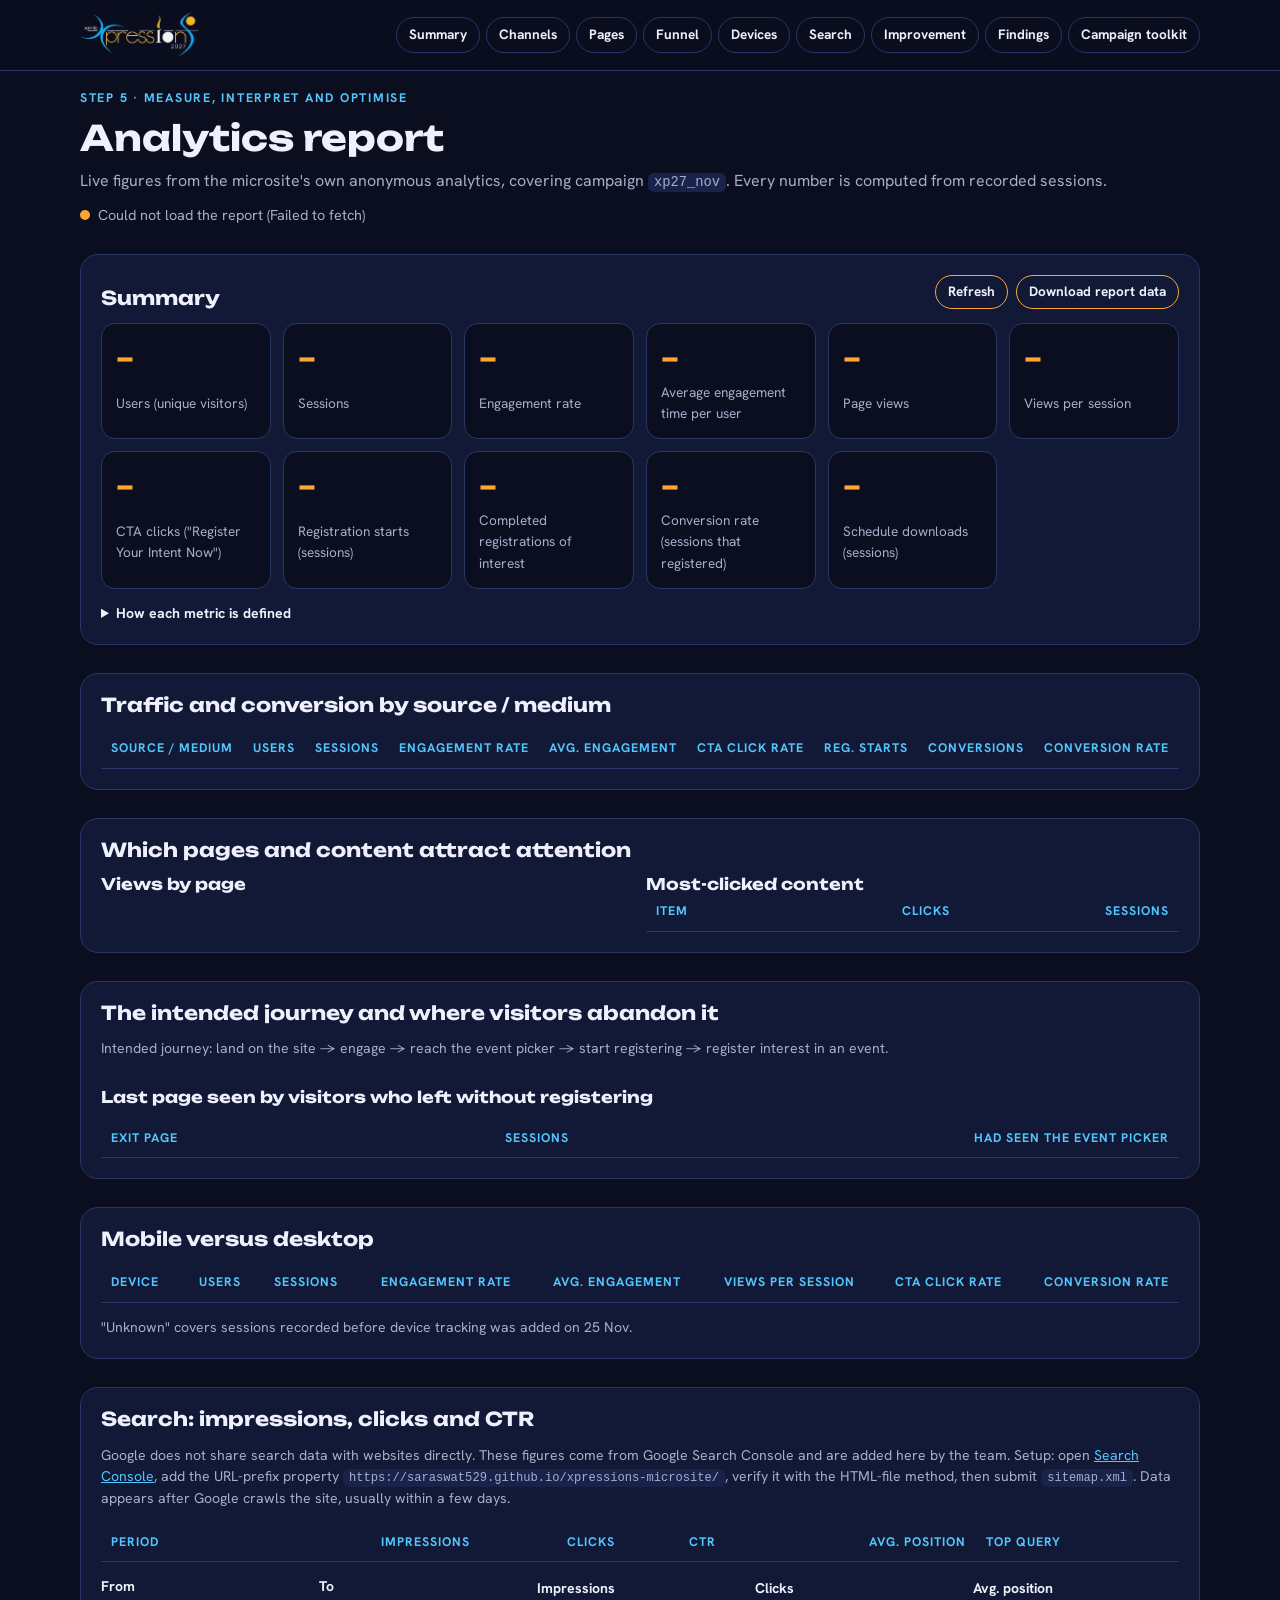
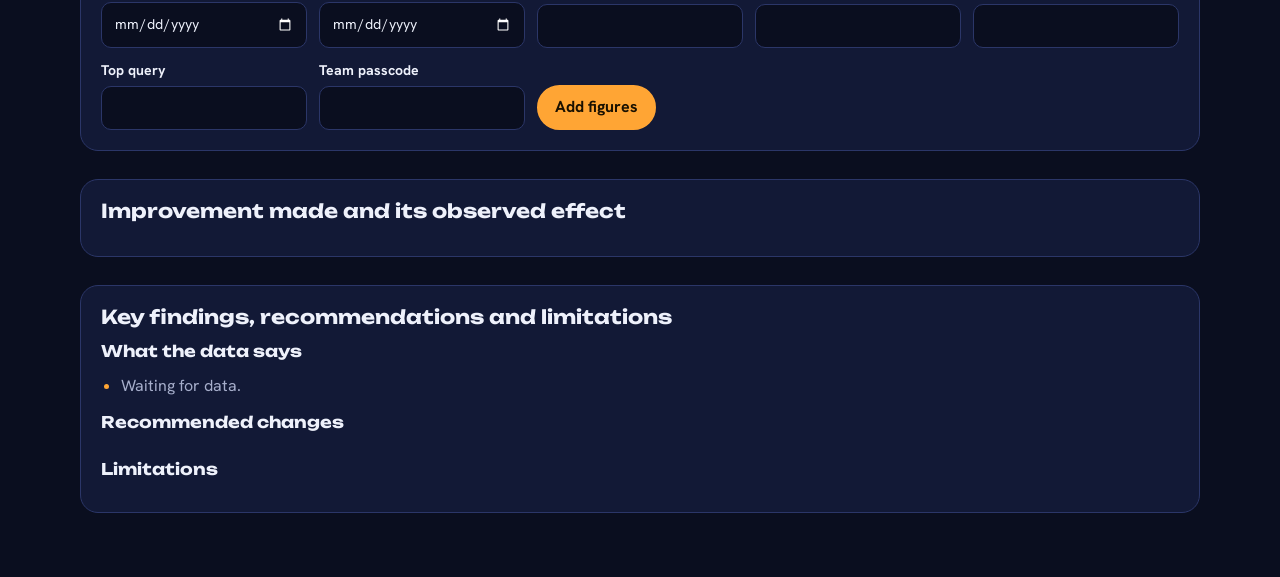
==== analytics.html @ 73c7e768 "Step 5 analytics: engagement, devices, funnel, report page, first improvement - Track device, engage" ====
<!doctype html>
<html lang="en">
<head>
<meta charset="utf-8">
<meta name="viewport" content="width=device-width,initial-scale=1">
<meta name="robots" content="noindex">
<title>Xpressions'27 Analytics Report</title>
<link rel="icon" type="image/png" sizes="32x32" href="img/favicon-32.png">
<link rel="apple-touch-icon" href="img/apple-touch-icon.png">
<link rel="preconnect" href="https://fonts.googleapis.com">
<link rel="preconnect" href="https://fonts.gstatic.com" crossorigin>
<link href="https://fonts.googleapis.com/css2?family=Unbounded:wght@500;700&family=Hanken+Grotesk:wght@400;500;700&display=swap" rel="stylesheet">
<link rel="stylesheet" href="css/report.css?v=20261125">
</head>
<body>
<div class="top">
  <div class="top-in">
    <a href="index.html" aria-label="Back to the Xpressions'27 site"><img src="img/logo-xpressions-27.jpg" width="497" height="191" alt="ximb Xpressions 2027"></a>
    <nav class="toc" aria-label="Sections">
      <a href="#summary">Summary</a><a href="#channels">Channels</a><a href="#pages">Pages</a><a href="#funnel">Funnel</a><a href="#devices">Devices</a><a href="#search">Search</a><a href="#improvement">Improvement</a><a href="#findings">Findings</a><a href="campaign.html">Campaign toolkit</a>
    </nav>
  </div>
</div>

<div class="wrap">
  <section class="intro">
    <p class="eyebrow">Step 5 · Measure, interpret and optimise</p>
    <h1>Analytics report</h1>
    <p class="muted">Live figures from the microsite's own anonymous analytics, covering campaign <code id="cName"></code>. Every number is computed from recorded sessions. <span id="since"></span></p>
    <p class="status" id="status"><i></i><span>Connecting…</span></p>
    <div class="notice" id="setup" hidden>
      <strong>One-time setup needed</strong>
      <p>The analytics functions are not in the database yet. In Supabase, open <b>SQL Editor</b>, paste the whole of <code>supabase/analytics.sql</code> and click <b>Run</b>. Then reload this page.</p>
    </div>
  </section>

  <section class="panel" id="summary">
    <header><h2>Summary</h2><div class="row"><button class="btn sm" type="button" id="refresh">Refresh</button><button class="btn sm" type="button" id="jsonDl">Download report data</button></div></header>
    <div class="kpis">
      <div class="kpi"><b id="kUsers">–</b><span>Users (unique visitors)</span></div>
      <div class="kpi"><b id="kSessions">–</b><span>Sessions</span></div>
      <div class="kpi"><b id="kEngRate">–</b><span>Engagement rate</span></div>
      <div class="kpi"><b id="kEngTime">–</b><span>Average engagement time per user</span></div>
      <div class="kpi"><b id="kViews">–</b><span>Page views</span></div>
      <div class="kpi"><b id="kVps">–</b><span>Views per session</span></div>
      <div class="kpi"><b id="kCta">–</b><span>CTA clicks ("Register Your Intent Now")</span></div>
      <div class="kpi"><b id="kStarts">–</b><span>Registration starts (sessions)</span></div>
      <div class="kpi"><b id="kDone">–</b><span>Completed registrations of interest</span></div>
      <div class="kpi"><b id="kConv">–</b><span>Conversion rate (sessions that registered)</span></div>
      <div class="kpi"><b id="kDl">–</b><span>Schedule downloads (sessions)</span></div>
    </div>
    <details>
      <summary class="small"><b>How each metric is defined</b></summary>
      <div class="defs" style="margin-top:10px">
        <p><b>User:</b> one browser, identified by a random anonymous ID.</p>
        <p><b>Session:</b> one visit; a new one starts when the browser tab session ends or a tracked link is opened.</p>
        <p><b>Engaged session:</b> lasted 10+ seconds in view, had 2+ page views, registered interest or downloaded the schedule (the GA4 definition).</p>
        <p><b>Engagement rate:</b> engaged sessions ÷ sessions.</p>
        <p><b>Engagement time:</b> seconds the page was actually visible on screen; capped at 30 minutes per session.</p>
        <p><b>Page view:</b> each switch to Home, Highlights, Programme, Competitions, Register or FAQ (the site's pages are routes on one URL).</p>
        <p><b>Registration start:</b> the session reached the event picker (Register or Competitions page) or opened an event's details.</p>
        <p><b>Completed registration:</b> a tap on "Count Me In" (or similar) that was saved. This is interest, not a ticket.</p>
        <p><b>Conversion rate:</b> sessions with at least one completed registration ÷ sessions.</p>
      </div>
    </details>
  </section>

  <section class="panel" id="channels">
    <header><h2>Traffic and conversion by source / medium</h2></header>
    <div class="table-wrap">
      <table>
        <thead><tr><th>Source / medium</th><th class="num">Users</th><th class="num">Sessions</th><th class="num">Engagement rate</th><th class="num">Avg. engagement</th><th class="num">CTA click rate</th><th class="num">Reg. starts</th><th class="num">Conversions</th><th class="num">Conversion rate</th></tr></thead>
        <tbody id="chRows"></tbody>
      </table>
    </div>
  </section>

  <section class="panel" id="pages">
    <header><h2>Which pages and content attract attention</h2></header>
    <div class="split">
      <div>
        <h3>Views by page</h3>
        <div class="days" id="pageBars"></div>
      </div>
      <div>
        <h3>Most-clicked content</h3>
        <div class="table-wrap"><table><thead><tr><th>Item</th><th class="num">Clicks</th><th class="num">Sessions</th></tr></thead><tbody id="contentRows"></tbody></table></div>
      </div>
    </div>
  </section>

  <section class="panel" id="funnel">
    <header><h2>The intended journey and where visitors abandon it</h2></header>
    <p class="muted small">Intended journey: land on the site → engage → reach the event picker → start registering → register interest in an event.</p>
    <div class="funnel" id="funnelSteps"></div>
    <h3>Last page seen by visitors who left without registering</h3>
    <div class="table-wrap"><table><thead><tr><th>Exit page</th><th class="num">Sessions</th><th class="num">Had seen the event picker</th></tr></thead><tbody id="exitRows"></tbody></table></div>
  </section>

  <section class="panel" id="devices">
    <header><h2>Mobile versus desktop</h2></header>
    <div class="table-wrap">
      <table>
        <thead><tr><th>Device</th><th class="num">Users</th><th class="num">Sessions</th><th class="num">Engagement rate</th><th class="num">Avg. engagement</th><th class="num">Views per session</th><th class="num">CTA click rate</th><th class="num">Conversion rate</th></tr></thead>
        <tbody id="devRows"></tbody>
      </table>
    </div>
    <p class="muted small">"Unknown" covers sessions recorded before device tracking was added on 25 Nov.</p>
  </section>

  <section class="panel" id="search">
    <header><h2>Search: impressions, clicks and CTR</h2></header>
    <p class="muted small">Google does not share search data with websites directly. These figures come from Google Search Console and are added here by the team. Setup: open <a href="https://search.google.com/search-console" target="_blank" rel="noopener">Search Console</a>, add the URL-prefix property <code>https://saraswat529.github.io/xpressions-microsite/</code>, verify it with the HTML-file method, then submit <code>sitemap.xml</code>. Data appears after Google crawls the site, usually within a few days.</p>
    <div class="table-wrap"><table><thead><tr><th>Period</th><th class="num">Impressions</th><th class="num">Clicks</th><th class="num">CTR</th><th class="num">Avg. position</th><th>Top query</th></tr></thead><tbody id="searchRows"></tbody></table></div>
    <form class="grid" id="searchForm" novalidate>
      <label>From <input type="date" name="start" required></label>
      <label>To <input type="date" name="end" required></label>
      <label>Impressions <input type="number" name="impr" min="0" required></label>
      <label>Clicks <input type="number" name="clicks" min="0" required></label>
      <label>Avg. position <input type="number" name="pos" min="0" step="0.1"></label>
      <label>Top query <input name="query" maxlength="120"></label>
      <label>Team passcode <input type="password" name="passcode" autocomplete="off" required></label>
      <div class="row"><button class="btn primary" type="submit">Add figures</button><p id="searchMsg" role="status"></p></div>
    </form>
  </section>

  <section class="panel" id="improvement">
    <header><h2>Improvement made and its observed effect</h2></header>
    <div id="impBody"></div>
  </section>

  <section class="panel" id="findings">
    <header><h2>Key findings, recommendations and limitations</h2></header>
    <h3>What the data says</h3>
    <ul class="findings" id="autoFindings"><li class="muted">Waiting for data.</li></ul>
    <h3>Recommended changes</h3>
    <ul class="findings" id="recs"></ul>
    <h3>Limitations</h3>
    <ul class="findings" id="limits"></ul>
  </section>
</div>

<script src="js/config.js?v=20261125"></script>
<script src="js/analytics.js?v=20261125"></script>
</body>
</html>
---- css/report.css ----
:root {
  --bg: #0a0e1f; --surface: #121936; --surface-2: #19224a; --line: #2b3668; --fg: #eef1fb; --muted: #a6aecb;
  --amber: #ffa534; --blue: #52c7ff; --rose: #ff6aa6; --mint: #7dffb2; --violet: #9b8cff;
  --font-display: "Unbounded", "Trebuchet MS", sans-serif; --font-body: "Hanken Grotesk", "Segoe UI", system-ui, sans-serif;
  color-scheme: dark;
}
* { box-sizing: border-box; }
html { scroll-behavior: smooth; }
body { margin: 0; background: var(--bg); color: var(--fg); font: 16px/1.55 var(--font-body); padding: 0 max(16px, env(safe-area-inset-left)) 64px; }
.wrap { max-width: 1120px; margin: 0 auto; display: grid; gap: 28px; }
h1, h2, h3 { font-family: var(--font-display); margin: 0; line-height: 1.15; }
h1 { font-size: clamp(1.5rem, 5vw, 2.2rem); }
h2 { font-size: 1.2rem; }
h3 { font-size: 1rem; }
p { margin: 0; }
a { color: var(--blue); }
code { background: var(--surface-2); padding: 2px 6px; border-radius: 6px; font-size: .86em; overflow-wrap: anywhere; }
.muted { color: var(--muted); }
.small { font-size: .88rem; }
.eyebrow { font-size: .78rem; text-transform: uppercase; letter-spacing: .14em; color: var(--blue); font-weight: 700; }
.top { position: sticky; top: 0; z-index: 10; background: rgba(10, 14, 31, .95); border-bottom: 1px solid var(--line); margin: 0 calc(-1 * max(16px, env(safe-area-inset-left))); padding: 12px max(16px, env(safe-area-inset-left)); }
.top-in { max-width: 1120px; margin: 0 auto; display: flex; gap: 16px; align-items: center; flex-wrap: wrap; justify-content: space-between; }
.top img { height: 46px; width: auto; mix-blend-mode: screen; display: block; }
.toc { display: flex; gap: 6px; flex-wrap: wrap; }
.toc a { color: var(--fg); text-decoration: none; font-weight: 700; font-size: .85rem; padding: 6px 12px; border-radius: 999px; border: 1px solid var(--line); }
.toc a:hover { border-color: var(--amber); color: var(--amber); }
.intro { display: grid; gap: 10px; padding-top: 18px; }
.panel { background: var(--surface); border: 1px solid var(--line); border-radius: 18px; padding: 20px; display: grid; gap: 14px; min-width: 0; scroll-margin-top: 90px; }
.panel > header { display: flex; justify-content: space-between; gap: 12px; flex-wrap: wrap; align-items: end; }
.btn { font: inherit; font-weight: 700; min-height: 42px; padding: 8px 16px; border-radius: 999px; border: 2px solid var(--amber); background: transparent; color: var(--fg); cursor: pointer; text-decoration: none; display: inline-flex; align-items: center; justify-content: center; gap: 6px; }
.btn:hover { background: rgba(255, 165, 52, .12); }
.btn.primary { background: var(--amber); color: #1a1100; }
.btn.sm { min-height: 34px; padding: 4px 12px; font-size: .85rem; border-width: 1px; }
.btn:disabled { opacity: .5; cursor: not-allowed; }
.status { display: inline-flex; align-items: center; gap: 8px; color: var(--muted); font-size: .9rem; }
.status i { width: 10px; height: 10px; border-radius: 50%; background: var(--muted); }
.status.live i { background: var(--mint); box-shadow: 0 0 10px var(--mint); }
.status.error i, .status.setup i { background: var(--amber); }
.kpis { display: grid; gap: 12px; grid-template-columns: repeat(auto-fit, minmax(min(100%, 160px), 1fr)); }
.kpi { background: var(--bg); border: 1px solid var(--line); border-radius: 14px; padding: 14px; display: grid; gap: 2px; }
.kpi b { font-family: var(--font-display); font-size: 1.7rem; color: var(--amber); font-variant-numeric: tabular-nums; }
.kpi span { color: var(--muted); font-size: .85rem; }
.table-wrap { overflow-x: auto; }
table { width: 100%; border-collapse: collapse; font-size: .92rem; }
th, td { text-align: left; padding: 9px 10px; border-bottom: 1px solid var(--line); vertical-align: top; }
th { color: var(--blue); font-size: .78rem; text-transform: uppercase; letter-spacing: .08em; }
td.num, th.num { text-align: right; font-variant-numeric: tabular-nums; }
.links { display: grid; gap: 12px; grid-template-columns: repeat(auto-fill, minmax(min(100%, 330px), 1fr)); }
.link-card { background: var(--bg); border: 1px solid var(--line); border-radius: 14px; padding: 14px; display: grid; grid-template-columns: 112px 1fr; gap: 14px; align-items: start; }
.link-card canvas { width: 112px; height: 112px; border-radius: 10px; background: #fff; }
.link-card .meta { display: grid; gap: 6px; min-width: 0; }
.link-card .url { font-size: .78rem; color: var(--muted); overflow-wrap: anywhere; }
.row { display: flex; gap: 8px; flex-wrap: wrap; }
form.grid { display: grid; gap: 12px; grid-template-columns: repeat(auto-fit, minmax(min(100%, 200px), 1fr)); align-items: end; }
label { display: grid; gap: 4px; font-weight: 700; font-size: .88rem; }
input, select, textarea { font: inherit; font-weight: 400; color: var(--fg); background: var(--bg); border: 1px solid var(--line); border-radius: 10px; padding: 10px 12px; min-height: 44px; width: 100%; }
textarea { min-height: 80px; resize: vertical; }
input:focus, select:focus, textarea:focus { outline: 2px solid var(--amber); outline-offset: 1px; }
input[aria-invalid="true"], textarea[aria-invalid="true"] { border-color: var(--rose); }
.err { color: var(--rose); font-size: .88rem; }
.ok { color: var(--mint); font-size: .88rem; }
.span-all { grid-column: 1 / -1; }
.creatives { display: grid; gap: 16px; grid-template-columns: repeat(auto-fit, minmax(min(100%, 300px), 1fr)); align-items: start; }
.creative { background: var(--bg); border: 1px solid var(--line); border-radius: 16px; padding: 14px; display: grid; gap: 10px; }
.creative canvas { width: 100%; height: auto; border-radius: 10px; border: 1px solid var(--line); background: #000; display: block; }
.tag { display: inline-block; font-size: .7rem; font-weight: 700; text-transform: uppercase; letter-spacing: .1em; padding: 3px 8px; border-radius: 6px; background: rgba(82, 199, 255, .14); color: var(--blue); }
.ab { display: grid; gap: 12px; grid-template-columns: repeat(auto-fit, minmax(min(100%, 280px), 1fr)); }
.variant { background: var(--bg); border: 1px solid var(--line); border-radius: 14px; padding: 16px; display: grid; gap: 8px; }
.variant .hl { font-family: var(--font-display); font-size: 1.25rem; }
.variant .rate { font-family: var(--font-display); font-size: 2rem; color: var(--amber); }
.bar { height: 10px; background: var(--surface-2); border-radius: 99px; overflow: hidden; }
.bar i { display: block; height: 100%; border-radius: inherit; background: linear-gradient(90deg, var(--blue), var(--amber)); transition: width .8s; }
.verdict { padding: 12px 14px; border-radius: 12px; border-left: 4px solid var(--amber); background: rgba(255, 165, 52, .08); }
.days { display: grid; gap: 6px; }
.day-row { display: grid; grid-template-columns: 110px 1fr 90px; gap: 10px; align-items: center; font-size: .9rem; }
.notice { border: 1px dashed var(--amber); background: rgba(255, 165, 52, .06); border-radius: 14px; padding: 14px 16px; display: grid; gap: 6px; }
.notice ol { margin: 0; padding-left: 20px; display: grid; gap: 4px; }
[hidden] { display: none !important; }
.sr-only { position: absolute; width: 1px; height: 1px; overflow: hidden; clip: rect(0 0 0 0); white-space: nowrap; }
@media (max-width: 480px) { .link-card { grid-template-columns: 1fr; } .link-card canvas { width: 160px; height: 160px; } .day-row { grid-template-columns: 84px 1fr 70px; } }

/* ---------- analytics report additions ---------- */
.funnel { display: grid; gap: 10px; }
.f-step { display: grid; grid-template-columns: minmax(150px, 230px) 1fr 150px; gap: 12px; align-items: center; }
.f-step .lbl b { display: block; }
.f-step .lbl small { color: var(--muted); }
.f-bar { height: 30px; background: var(--surface-2); border-radius: 10px; overflow: hidden; position: relative; }
.f-bar i { display: block; height: 100%; background: linear-gradient(90deg, var(--blue), var(--amber)); border-radius: inherit; transition: width .8s; }
.f-bar span { position: absolute; left: 10px; top: 50%; transform: translateY(-50%); font-weight: 700; font-size: .9rem; text-shadow: 0 1px 3px rgba(0, 0, 0, .7); }
.f-drop { font-size: .85rem; color: var(--muted); text-align: right; }
.f-drop.bad { color: var(--rose); font-weight: 700; }
.findings { margin: 0; padding-left: 20px; display: grid; gap: 8px; }
.findings li::marker { color: var(--amber); }
.defs { display: grid; gap: 6px; grid-template-columns: repeat(auto-fit, minmax(min(100%, 300px), 1fr)); font-size: .86rem; color: var(--muted); }
.defs b { color: var(--fg); }
.split { display: grid; gap: 12px; grid-template-columns: repeat(auto-fit, minmax(min(100%, 320px), 1fr)); align-items: start; }
.pill { display: inline-block; padding: 2px 10px; border-radius: 999px; font-size: .78rem; font-weight: 700; background: var(--surface-2); }
.pill.up { color: var(--mint); } .pill.down { color: var(--rose); }
@media (max-width: 560px) { .f-step { grid-template-columns: 1fr; } .f-drop { text-align: left; } }
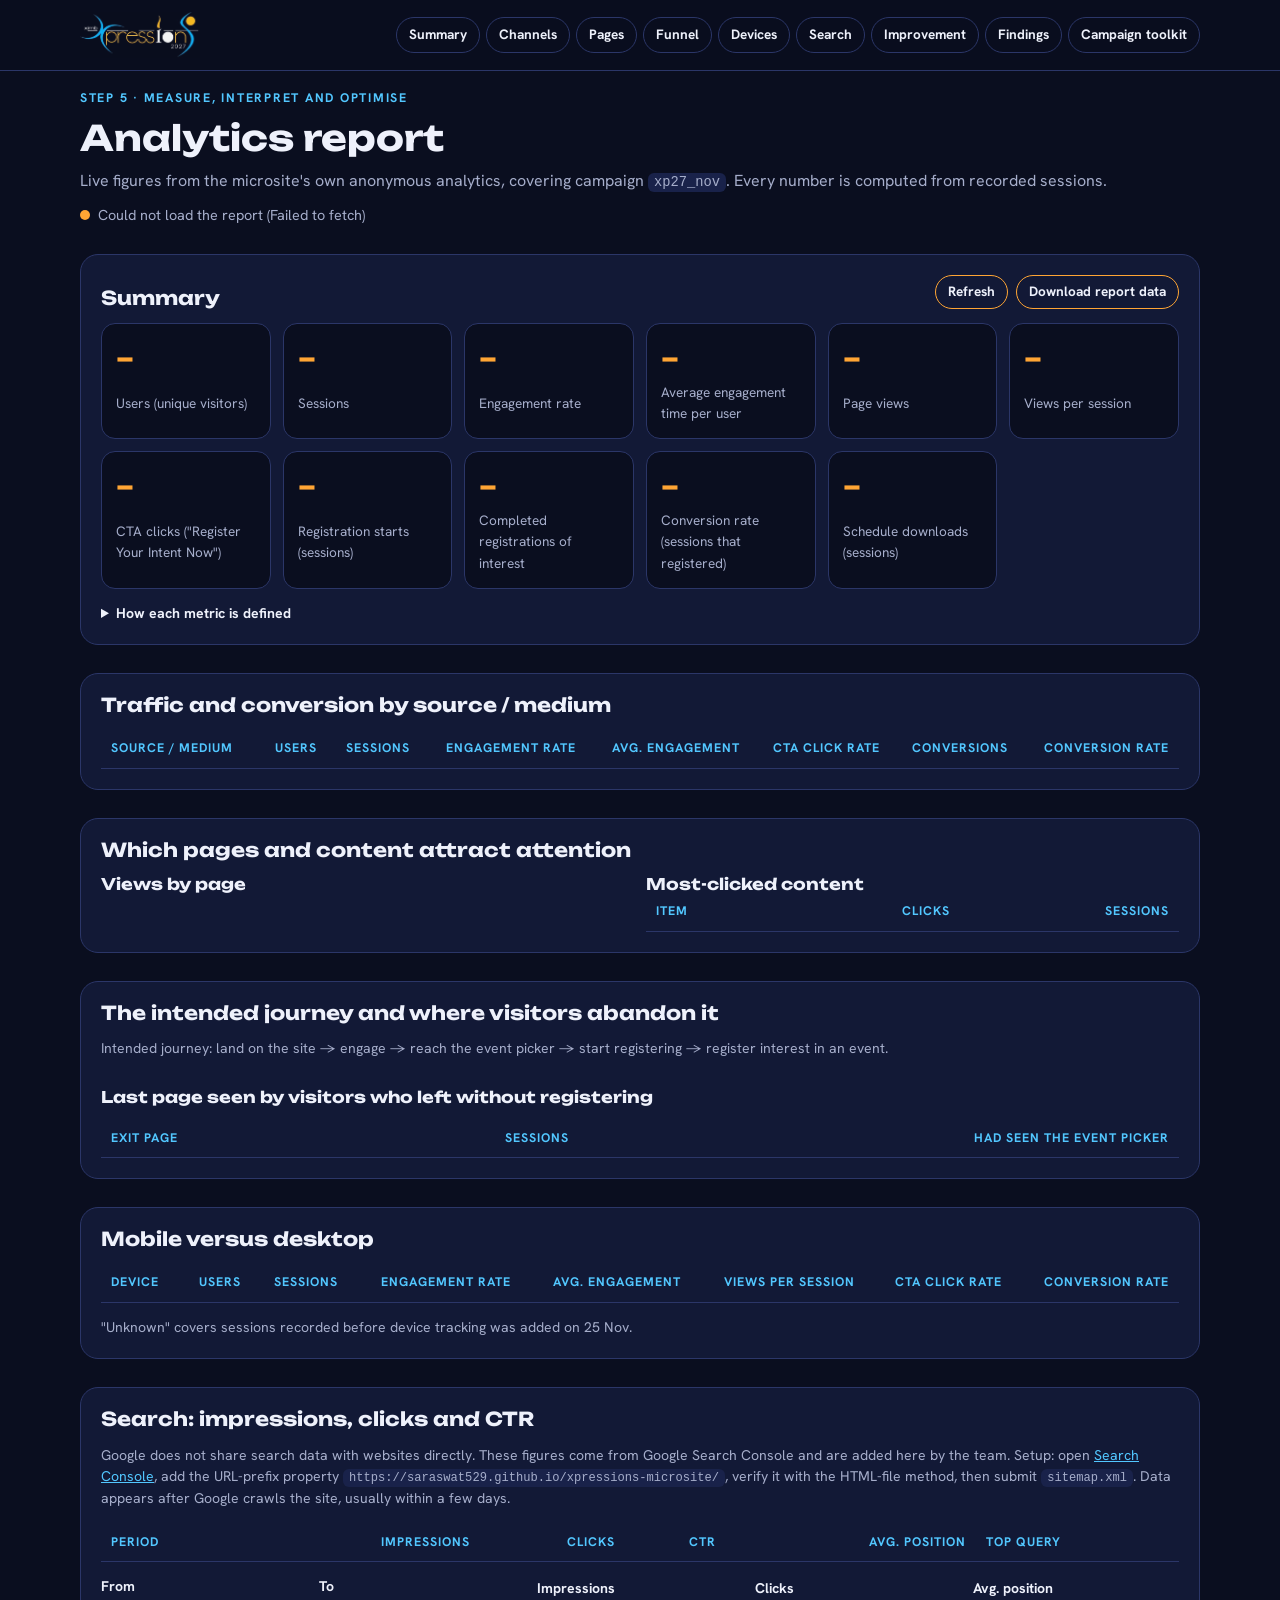
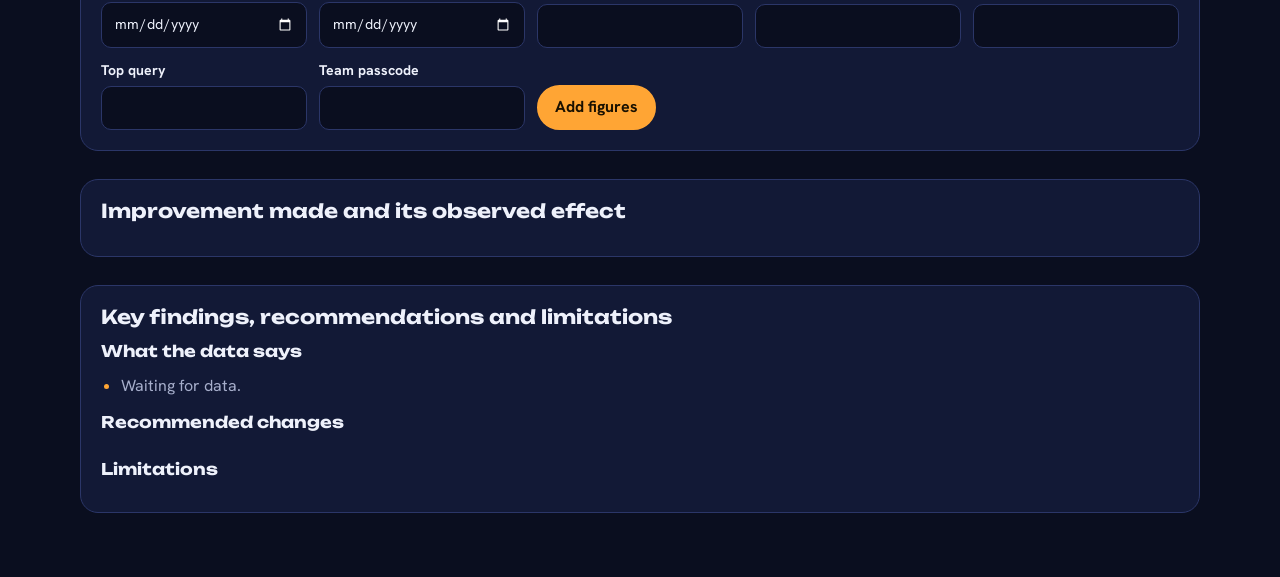
==== commit 0371b683: "Step 5: sequential funnel, consistent registration starts, findings document - Funnel is now Landed " ====
--- a/analytics.html
+++ b/analytics.html
@@ -10,7 +10,7 @@
 <link rel="preconnect" href="https://fonts.googleapis.com">
 <link rel="preconnect" href="https://fonts.gstatic.com" crossorigin>
 <link href="https://fonts.googleapis.com/css2?family=Unbounded:wght@500;700&family=Hanken+Grotesk:wght@400;500;700&display=swap" rel="stylesheet">
-<link rel="stylesheet" href="css/report.css?v=20261125">
+<link rel="stylesheet" href="css/report.css?v=20261125b">
 </head>
 <body>
 <div class="top">
@@ -69,7 +69,7 @@
     <header><h2>Traffic and conversion by source / medium</h2></header>
     <div class="table-wrap">
       <table>
-        <thead><tr><th>Source / medium</th><th class="num">Users</th><th class="num">Sessions</th><th class="num">Engagement rate</th><th class="num">Avg. engagement</th><th class="num">CTA click rate</th><th class="num">Reg. starts</th><th class="num">Conversions</th><th class="num">Conversion rate</th></tr></thead>
+        <thead><tr><th>Source / medium</th><th class="num">Users</th><th class="num">Sessions</th><th class="num">Engagement rate</th><th class="num">Avg. engagement</th><th class="num">CTA click rate</th><th class="num">Conversions</th><th class="num">Conversion rate</th></tr></thead>
         <tbody id="chRows"></tbody>
       </table>
     </div>
@@ -140,7 +140,7 @@
   </section>
 </div>
 
-<script src="js/config.js?v=20261125"></script>
-<script src="js/analytics.js?v=20261125"></script>
+<script src="js/config.js?v=20261125b"></script>
+<script src="js/analytics.js?v=20261125c"></script>
 </body>
 </html>
